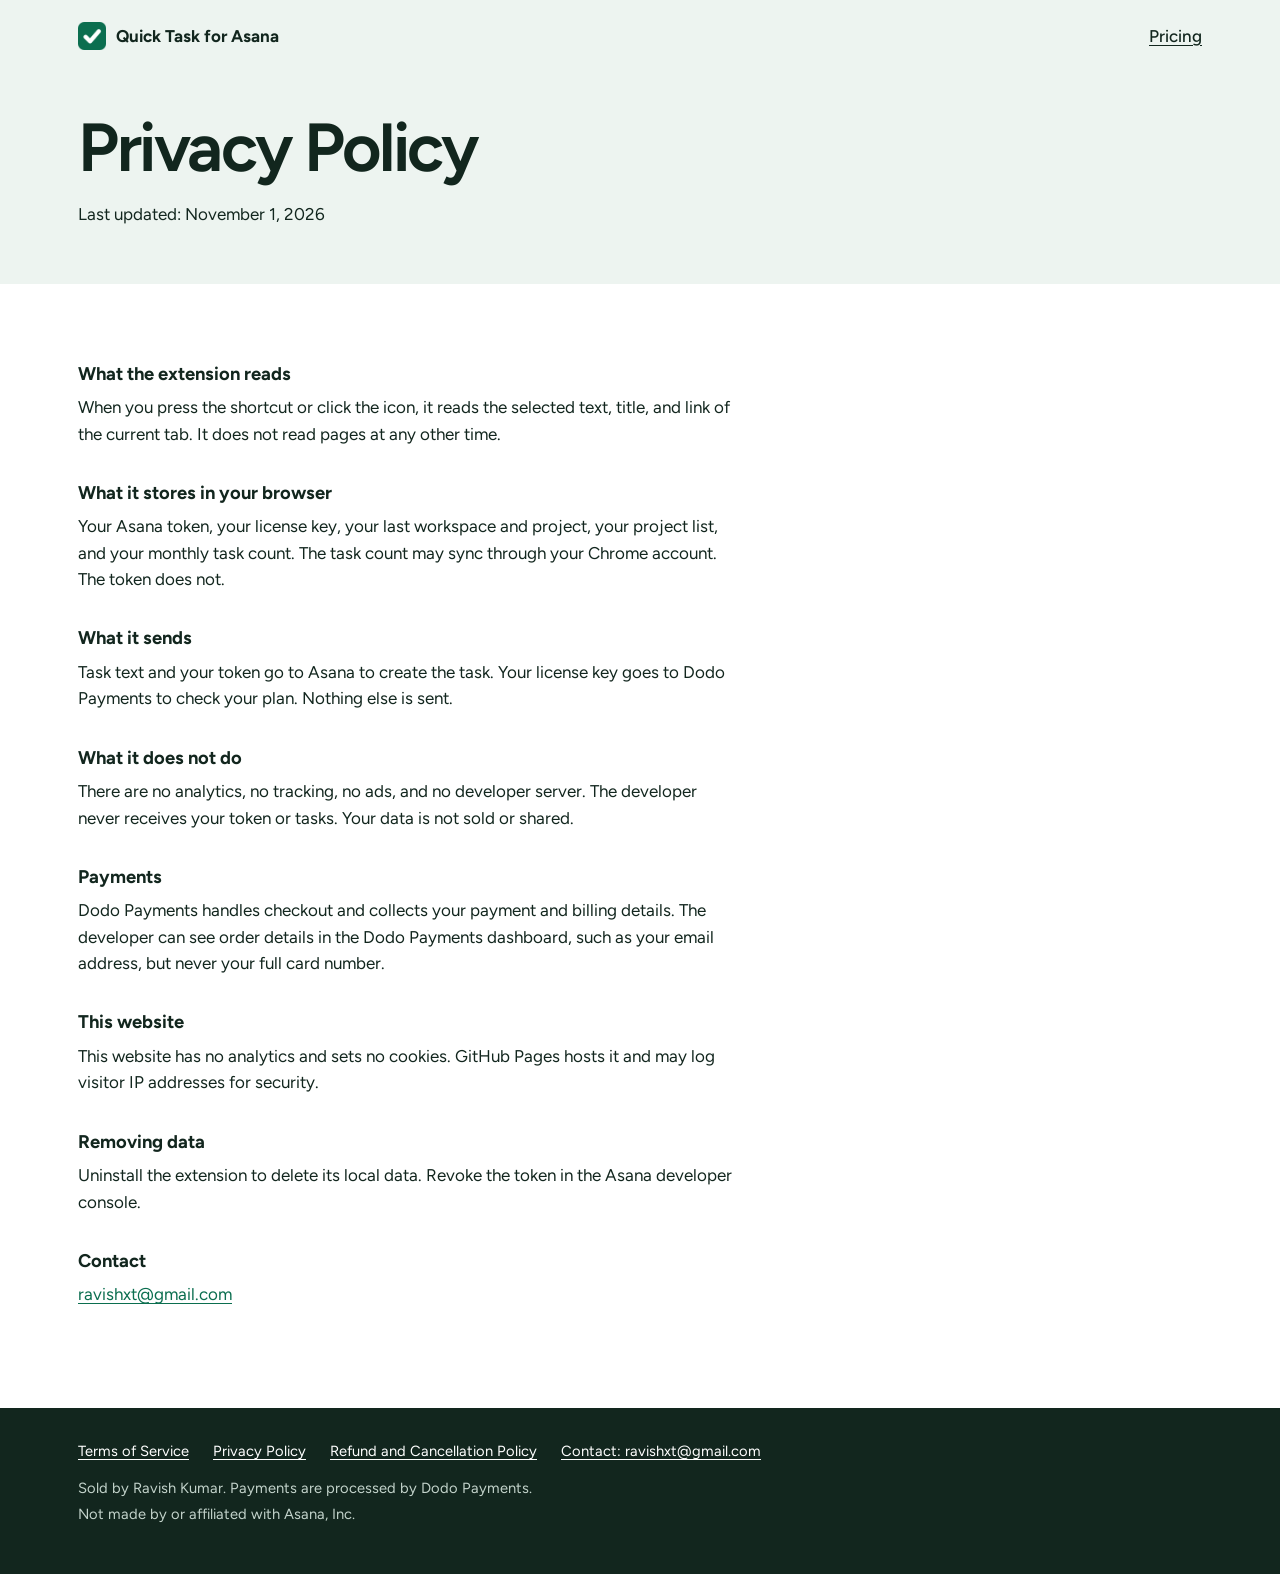
==== privacy.html @ 65933354 "feat: redesign site with interactive demo" ====
<!doctype html>
<html lang="en">
<head>
  <meta charset="utf-8">
  <meta name="viewport" content="width=device-width, initial-scale=1">
  <title>Privacy Policy: Quick Task for Asana</title>
  <link rel="icon" href="icon.png">
  <link rel="stylesheet" href="site.css">
</head>
<body>
  <div class="band">
    <header class="wrap top">
      <a class="brand" href="index.html"><img src="icon.png" alt="">Quick Task for Asana</a>
      <nav><a href="index.html#pricing">Pricing</a></nav>
    </header>
    <div class="wrap policy-head">
      <h1>Privacy Policy</h1>
      <p>Last updated: November 1, 2026</p>
    </div>
  </div>

  <main class="wrap policy">
    

    <h2>What the extension reads</h2>
    <p>When you press the shortcut or click the icon, it reads the selected text, title, and link of the current tab. It does not read pages at any other time.</p>

    <h2>What it stores in your browser</h2>
    <p>Your Asana token, your license key, your last workspace and project, your project list, and your monthly task count. The task count may sync through your Chrome account. The token does not.</p>

    <h2>What it sends</h2>
    <p>Task text and your token go to Asana to create the task. Your license key goes to Dodo Payments to check your plan. Nothing else is sent.</p>

    <h2>What it does not do</h2>
    <p>There are no analytics, no tracking, no ads, and no developer server. The developer never receives your token or tasks. Your data is not sold or shared.</p>

    <h2>Payments</h2>
    <p>Dodo Payments handles checkout and collects your payment and billing details. The developer can see order details in the Dodo Payments dashboard, such as your email address, but never your full card number.</p>

    <h2>This website</h2>
    <p>This website has no analytics and sets no cookies. GitHub Pages hosts it and may log visitor IP addresses for security.</p>

    <h2>Removing data</h2>
    <p>Uninstall the extension to delete its local data. Revoke the token in the Asana developer console.</p>

    <h2>Contact</h2>
    <p><a href="mailto:ravishxt@gmail.com">ravishxt@gmail.com</a></p>
  </main>

  <footer class="foot">
    <div class="wrap">
      <ul>
        <li><a href="terms.html">Terms of Service</a></li>
        <li><a href="privacy.html">Privacy Policy</a></li>
        <li><a href="refund.html">Refund and Cancellation Policy</a></li>
        <li><a href="mailto:ravishxt@gmail.com">Contact: ravishxt@gmail.com</a></li>
      </ul>
      <p>Sold by Ravish Kumar. Payments are processed by Dodo Payments.</p>
      <p>Not made by or affiliated with Asana, Inc.</p>
    </div>
  </footer>
</body>
</html>
---- site.css ----
@font-face {
  font-family: "Figtree";
  src: url("fonts/figtree-latin-wght-normal.woff2") format("woff2");
  font-weight: 300 900;
  font-display: swap;
}

:root {
  color-scheme: light;
  --mist: #edf4f0;
  --select: #c6ecd9;
  --forest: #12261e;
  --green: #0b6e4f;
  --paper: #ffffff;
  --tint: #f4f7f5;
  --line: #e4e9e6;
  --muted: #5a6961;
  --display: "Figtree", system-ui, sans-serif;
  --out: cubic-bezier(0.23, 1, 0.32, 1);
}

* { box-sizing: border-box; }

html { scroll-behavior: smooth; }

body {
  margin: 0;
  background: var(--paper);
  color: var(--forest);
  font: 400 17px/1.55 "Figtree", system-ui, sans-serif;
}

a { color: var(--green); text-underline-offset: 3px; }
a:focus-visible, button:focus-visible, summary:focus-visible, input:focus-visible, textarea:focus-visible {
  outline: 2px solid var(--green);
  outline-offset: 2px;
}

.wrap { max-width: 1180px; margin: 0 auto; padding-inline: 28px; }

/* Header */
.band { background: var(--mist); }
.top { display: flex; align-items: center; justify-content: space-between; padding-block: 22px; }
.brand { display: flex; align-items: center; gap: 10px; color: inherit; font-weight: 700; text-decoration: none; }
.brand img { width: 28px; height: 28px; }
.top nav a { color: inherit; font-weight: 500; }

/* Hero */
.hero { padding-block: 64px 200px; text-align: center; }
.hero h1 {
  margin: 0;
  font-family: var(--display);
  font-size: clamp(3rem, 7.4vw, 5.75rem);
  font-weight: 650;
  line-height: 1.02;
  letter-spacing: -0.04em;
}
.hero h1 span { display: block; }
.intro { max-width: 38rem; margin: 26px auto 0; }
.intro p { margin: 0 0 26px; color: var(--muted); font-size: 1.25rem; line-height: 1.45; }
.intro .small { margin: 16px 0 0; font-size: 0.92rem; }

.cta {
  display: inline-block;
  padding: 14px 22px;
  border-radius: 99px;
  background: var(--green);
  color: #ffffff;
  font-weight: 600;
  text-decoration: none;
  white-space: nowrap;
  transition: transform 0.16s var(--out);
}
.cta:active { transform: scale(0.97); }

/* Demo */
.stage { position: relative; margin-top: -150px; }
.demo { display: grid; grid-template-columns: minmax(0, 1fr) 300px; gap: 20px; align-items: stretch; }
.window {
  position: relative;
  border-radius: 14px;
  background: #ffffff;
  box-shadow: 0 0 0 1px rgb(10 61 46 / 0.1), 0 2px 6px rgb(10 61 46 / 0.08), 0 28px 60px -20px rgb(10 61 46 / 0.3);
}
.browser-bar { display: flex; align-items: center; gap: 12px; padding: 12px 14px; border-bottom: 1px solid var(--line); }
.address { flex: 1; min-width: 0; padding: 5px 14px; border-radius: 99px; background: var(--tint); color: var(--muted); font-size: 0.85rem; white-space: nowrap; overflow: hidden; text-overflow: ellipsis; }
.browser-bar img { width: 22px; height: 22px; }

.doc { padding: 32px 40px 28px; }
.doc h2 { margin: 0 0 14px; font-family: var(--display); font-size: 2.25rem; font-weight: 650; line-height: 1; }
.doc p { max-width: 36em; margin: 0 0 14px; color: var(--muted); }
.doc ::selection { background: var(--select); color: var(--forest); }
.line { color: var(--forest); font-weight: 500; cursor: text; }
.line.saved { color: var(--green); text-decoration: underline; text-decoration-color: var(--line); text-underline-offset: 4px; }

.try { display: flex; flex-wrap: wrap; align-items: center; gap: 10px; margin-top: 22px; padding-top: 18px; border-top: 1px solid var(--line); color: var(--muted); font-size: 0.95rem; }
.keys {
  display: flex;
  gap: 5px;
  padding: 0;
  border: 0;
  background: none;
  cursor: pointer;
  transition: transform 0.16s var(--out);
}
.keys:active { transform: scale(0.97); }
.keys kbd {
  padding: 5px 11px;
  border: 1px solid var(--line);
  border-bottom-width: 3px;
  border-radius: 7px;
  background: var(--paper);
  color: var(--forest);
  font: 700 0.95rem/1.3 "Figtree", system-ui, sans-serif;
}

.popup {
  position: absolute;
  top: 54px;
  right: 10px;
  z-index: 2;
  width: min(296px, calc(100% - 20px));
  padding: 16px;
  border-radius: 10px;
  background: #ffffff;
  box-shadow: 0 0 0 1px rgb(10 61 46 / 0.12), 0 16px 36px -8px rgb(10 61 46 / 0.35);
  font-size: 0.875rem;
  transform-origin: top right;
  animation: open 0.18s var(--out);
}
.popup[hidden] { display: none; }
.popup label { display: block; margin: 0 0 4px; color: var(--muted); font-weight: 500; }
.popup input, .popup textarea, .popup .field {
  display: block;
  width: 100%;
  margin-bottom: 10px;
  padding: 7px 10px;
  border: 1px solid var(--line);
  border-radius: 6px;
  background: #ffffff;
  color: var(--forest);
  font: inherit;
  resize: none;
}
.popup-head { display: flex; align-items: center; gap: 8px; margin-bottom: 10px; color: var(--muted); font-size: 0.8rem; font-weight: 500; }
.popup #task, .popup #notes { margin-bottom: 4px; padding: 3px 0; border: 0; background: none; }
.popup #task { font-size: 1.1rem; font-weight: 650; letter-spacing: -0.02em; text-overflow: ellipsis; }
.popup #notes { margin-bottom: 12px; color: var(--muted); }
.popup #task:focus-visible, .popup #notes:focus-visible { outline: 0; }
.popup .create {
  width: 100%;
  padding: 9px;
  border: 0;
  border-radius: 8px;
  background: var(--green);
  color: #ffffff;
  font: inherit;
  font-weight: 700;
  cursor: pointer;
  transition: transform 0.16s var(--out);
}
.popup .create:active { transform: scale(0.97); }
.popup .left { margin: 9px 0 0; color: var(--muted); text-align: center; }
.created { margin: 0; color: var(--green); font-size: 1rem; font-weight: 700; text-align: center; }

.project { padding: 18px; }
.project h2 { margin: 0; font-family: var(--display); font-size: 1.75rem; font-weight: 650; line-height: 1.1; }
.project > p { margin: 2px 0 14px; color: var(--muted); font-size: 0.9rem; }
.project ul { margin: 0; padding: 0; list-style: none; }
.project li { position: relative; padding: 10px 0 10px 28px; border-top: 1px solid var(--line); font-size: 0.92rem; line-height: 1.35; overflow-wrap: anywhere; }
.project li::before {
  content: "";
  position: absolute;
  left: 2px;
  top: 12px;
  width: 15px;
  height: 15px;
  border: 1.5px solid var(--muted);
  border-radius: 50%;
}
.project li.new { animation: land 0.32s var(--out), glow 1.6s 0.2s ease-out; }

.caption { margin: 18px 0 0; color: var(--muted); font-size: 0.9rem; }

@keyframes open { from { opacity: 0; transform: scale(0.96); } }
@keyframes land { from { opacity: 0; transform: translateY(-10px); } }
@keyframes glow { from { background: var(--select); } }

/* Comparison */
.compare { padding-block: 120px 104px; }
.section-title {
  max-width: 13em;
  margin: 0 0 48px;
  font-family: var(--display);
  font-size: clamp(2.4rem, 5vw, 3.75rem);
  font-weight: 650;
  line-height: 1.05;
  letter-spacing: -0.035em;
}
.ways { display: grid; grid-template-columns: 5fr 7fr; gap: 72px; align-items: start; }
.ways h3 { margin: 0 0 14px; font-size: 1.05rem; font-weight: 700; }
.ways ol { margin: 0; padding: 0; list-style: none; }
.slow li { padding: 6px 0; border-top: 1px solid var(--line); color: var(--muted); }
.fast li {
  padding-bottom: 8px;
  font-family: var(--display);
  font-size: clamp(2rem, 4vw, 3.25rem);
  font-weight: 650;
  line-height: 1.15;
  letter-spacing: -0.03em;
}
.fast mark { padding: 0 0.12em; border-radius: 6px; background: var(--select); color: inherit; box-decoration-break: clone; -webkit-box-decoration-break: clone; }

/* Details */
.details { padding-block: 0 104px; }
.facts { display: grid; grid-template-columns: repeat(3, 1fr); gap: 40px; margin: 0; padding-top: 28px; border-top: 1px solid var(--line); }
.facts dt { font-weight: 700; }
.facts dd { margin: 4px 0 0; color: var(--muted); }

/* Pricing */
.pricing { padding-block: 96px; background: var(--forest); color: #ffffff; }
.plans { display: grid; grid-template-columns: 4fr 7fr; gap: 56px; align-items: end; }
.plan h3 { margin: 0; font-size: 1.15rem; font-weight: 700; }
.plan .price { margin: 8px 0 12px; font-family: var(--display); font-weight: 650; line-height: 1; letter-spacing: -0.04em; }
.plan-free .price { font-size: 4.5rem; }
.plan-paid { padding: 32px 36px 36px; border-radius: 16px; background: #ffffff; color: var(--forest); }
.plan-paid .price { font-size: clamp(5rem, 11vw, 8rem); }
.plan-paid .price small { color: var(--muted); font-size: 1.25rem; font-weight: 500; letter-spacing: 0; }
.plan p { margin: 0; }
.plan-paid .cta { margin-top: 22px; }
.pricing .note { max-width: 44em; margin: 32px 0 0; color: #c3d3cb; }
.pricing .note a { color: #ffffff; }

/* Questions */
.questions { padding-block: 96px; }
.questions details { max-width: 46rem; border-top: 1px solid var(--line); }
.questions details:last-child { border-bottom: 1px solid var(--line); }
.questions summary { padding-block: 15px; font-weight: 700; cursor: pointer; }
.questions details p { max-width: 40em; margin: 0 0 18px; color: var(--muted); }

/* Policy pages */
.policy-head { padding-block: 40px 56px; }
.policy-head h1 {
  max-width: 11em;
  margin: 0;
  font-family: var(--display);
  font-size: clamp(2.6rem, 6vw, 4.25rem);
  font-weight: 650;
  line-height: 1.05;
  letter-spacing: -0.035em;
}
.policy-head p { margin: 18px 0 0; }
.policy { max-width: 42em; padding-block: 44px 88px; margin-left: max(0px, calc((100vw - 1180px) / 2)); }
.policy h2 { margin: 32px 0 6px; font-size: 1.15rem; font-weight: 700; }
.policy p { margin: 0 0 12px; }

/* Footer */
.foot { padding-block: 32px 44px; background: var(--forest); color: #c3d3cb; font-size: 0.92rem; }
.foot a { color: #ffffff; }
.foot ul { display: flex; flex-wrap: wrap; gap: 8px 24px; margin: 0 0 14px; padding: 0; list-style: none; }
.foot p { margin: 0 0 4px; }

@media (max-width: 860px) {
  .wrap { padding-inline: 20px; }
  .hero { padding-block: 36px 160px; }
    .stage { margin-top: -120px; }
  .demo { grid-template-columns: minmax(0, 1fr); }
  .doc { padding: 24px 20px 20px; }
  .compare { padding-block: 72px; }
  .ways, .plans { grid-template-columns: minmax(0, 1fr); gap: 44px; }
  .facts { grid-template-columns: minmax(0, 1fr); gap: 24px; }
  .pricing, .questions { padding-block: 72px; }
  .plan-paid { padding: 24px; }
}

@media (prefers-reduced-motion: reduce) {
  html { scroll-behavior: auto; }
  *, *::before { animation: none !important; transition: none !important; }
}
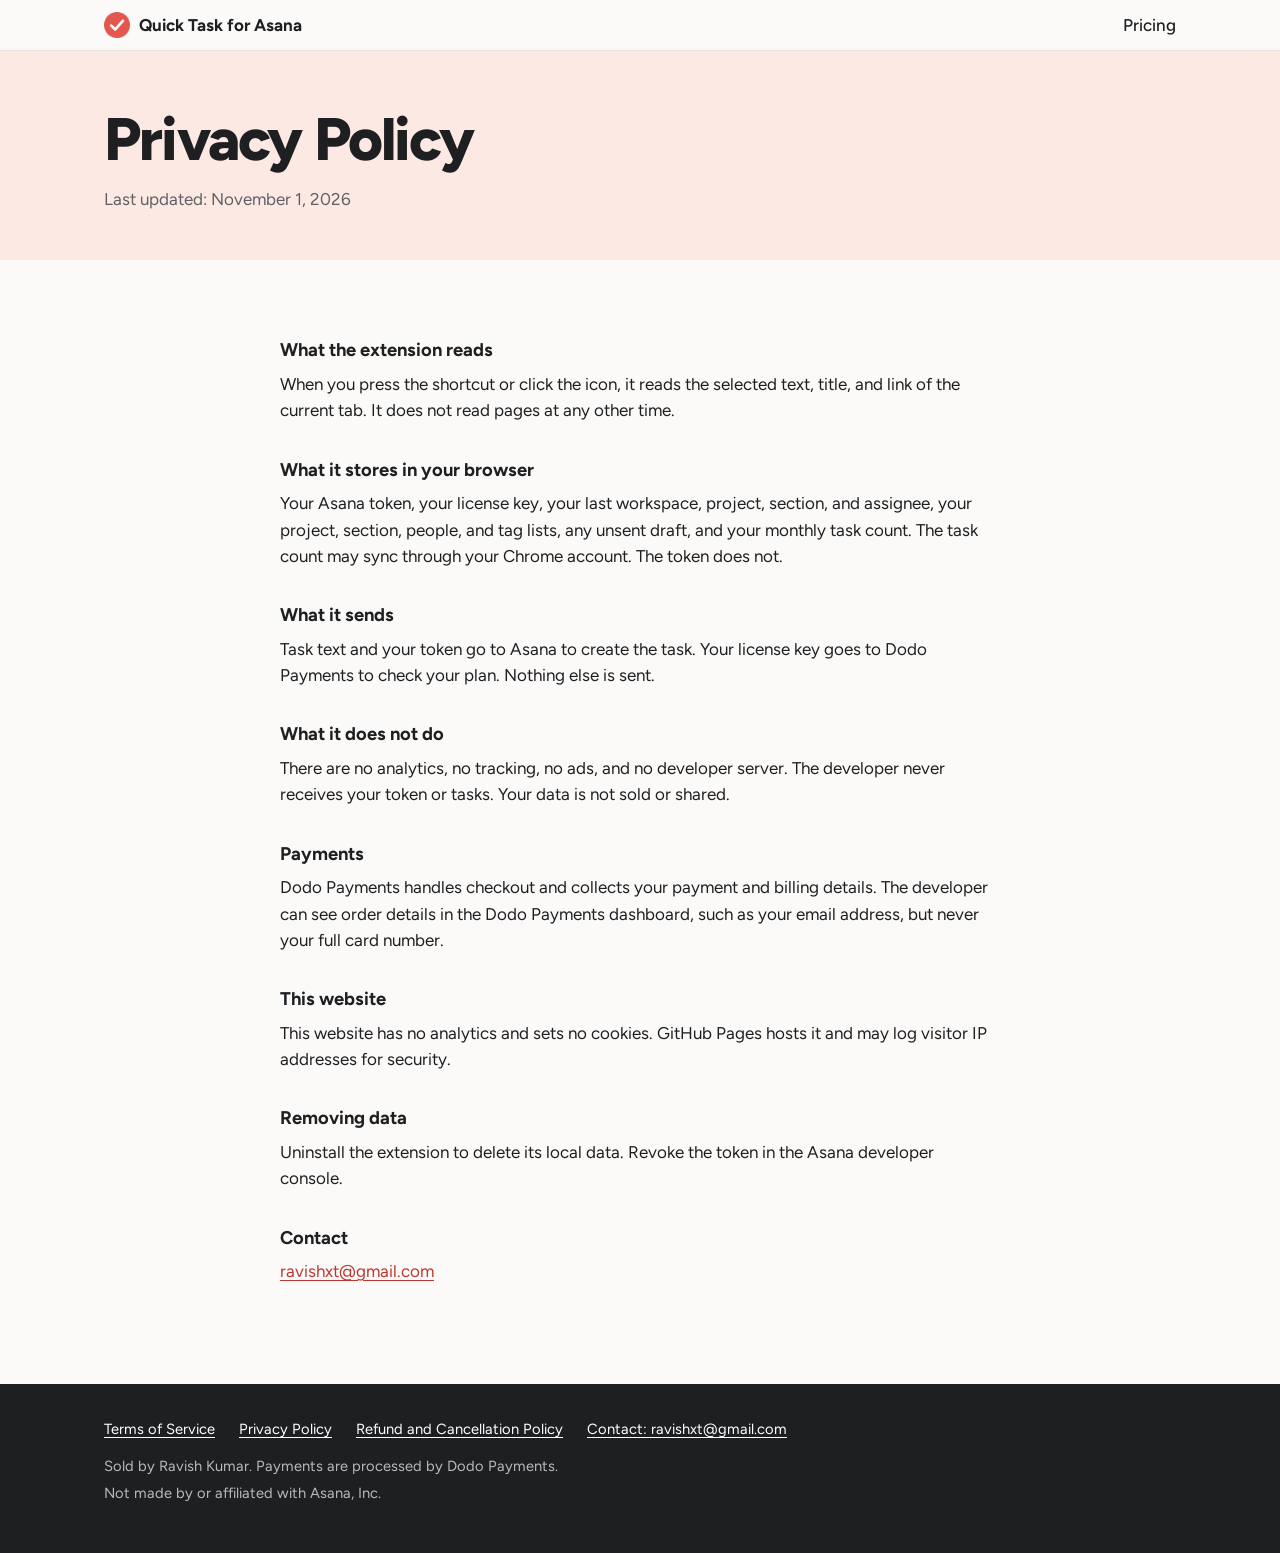
==== commit 05aa457d: "feat: rebuild site with coral theme and full feature list" ====
--- a/privacy.html
+++ b/privacy.html
@@ -8,25 +8,25 @@
   <link rel="stylesheet" href="site.css">
 </head>
 <body>
-  <div class="band">
+  <div class="nav-bar">
     <header class="wrap top">
       <a class="brand" href="index.html"><img src="icon.png" alt="">Quick Task for Asana</a>
       <nav><a href="index.html#pricing">Pricing</a></nav>
     </header>
-    <div class="wrap policy-head">
+  </div>
+  <div class="policy-head">
+    <div class="wrap">
       <h1>Privacy Policy</h1>
       <p>Last updated: November 1, 2026</p>
     </div>
   </div>
 
   <main class="wrap policy">
-    
-
     <h2>What the extension reads</h2>
     <p>When you press the shortcut or click the icon, it reads the selected text, title, and link of the current tab. It does not read pages at any other time.</p>
 
     <h2>What it stores in your browser</h2>
-    <p>Your Asana token, your license key, your last workspace and project, your project list, and your monthly task count. The task count may sync through your Chrome account. The token does not.</p>
+    <p>Your Asana token, your license key, your last workspace, project, section, and assignee, your project, section, people, and tag lists, any unsent draft, and your monthly task count. The task count may sync through your Chrome account. The token does not.</p>
 
     <h2>What it sends</h2>
     <p>Task text and your token go to Asana to create the task. Your license key goes to Dodo Payments to check your plan. Nothing else is sent.</p>
--- a/site.css
+++ b/site.css
@@ -5,272 +5,269 @@
   font-display: swap;
 }
 
+@font-face {
+  font-family: "Caveat";
+  src: url("fonts/caveat-latin-wght-normal.woff2") format("woff2");
+  font-weight: 400 700;
+  font-display: swap;
+}
+
 :root {
   color-scheme: light;
-  --mist: #edf4f0;
-  --select: #c6ecd9;
-  --forest: #12261e;
-  --green: #0b6e4f;
-  --paper: #ffffff;
-  --tint: #f4f7f5;
-  --line: #e4e9e6;
-  --muted: #5a6961;
-  --display: "Figtree", system-ui, sans-serif;
+  --coral: #d6453d;
+  --coral-deep: #bb3730;
+  --peach: #fde9e4;
+  --select: #fcd5cd;
+  --ink: #1e1f21;
+  --muted: #5f6063;
+  --paper: #fbfaf8;
+  --tint: #f4f2ef;
+  --line: #e7e4e0;
+  --ok: #2e8b6f;
   --out: cubic-bezier(0.23, 1, 0.32, 1);
 }
 
 * { box-sizing: border-box; }
 
-html { scroll-behavior: smooth; }
+html { scroll-behavior: smooth; scroll-padding-top: 72px; }
 
 body {
   margin: 0;
   background: var(--paper);
-  color: var(--forest);
+  color: var(--ink);
   font: 400 17px/1.55 "Figtree", system-ui, sans-serif;
 }
 
-a { color: var(--green); text-underline-offset: 3px; }
-a:focus-visible, button:focus-visible, summary:focus-visible, input:focus-visible, textarea:focus-visible {
-  outline: 2px solid var(--green);
+a { color: var(--coral-deep); text-underline-offset: 3px; }
+a:focus-visible, button:focus-visible, summary:focus-visible, input:focus-visible {
+  outline: 2px solid var(--coral);
   outline-offset: 2px;
 }
 
-.wrap { max-width: 1180px; margin: 0 auto; padding-inline: 28px; }
+.wrap { max-width: 1120px; margin: 0 auto; padding-inline: 24px; }
 
 /* Header */
-.band { background: var(--mist); }
-.top { display: flex; align-items: center; justify-content: space-between; padding-block: 22px; }
-.brand { display: flex; align-items: center; gap: 10px; color: inherit; font-weight: 700; text-decoration: none; }
-.brand img { width: 28px; height: 28px; }
-.top nav a { color: inherit; font-weight: 500; }
-
-/* Hero */
-.hero { padding-block: 64px 200px; text-align: center; }
-.hero h1 {
-  margin: 0;
-  font-family: var(--display);
-  font-size: clamp(3rem, 7.4vw, 5.75rem);
-  font-weight: 650;
-  line-height: 1.02;
-  letter-spacing: -0.04em;
-}
-.hero h1 span { display: block; }
-.intro { max-width: 38rem; margin: 26px auto 0; }
-.intro p { margin: 0 0 26px; color: var(--muted); font-size: 1.25rem; line-height: 1.45; }
-.intro .small { margin: 16px 0 0; font-size: 0.92rem; }
-
+.nav-bar { position: sticky; top: 0; z-index: 5; border-bottom: 1px solid var(--line); background: rgb(251 250 248 / 0.88); backdrop-filter: blur(10px); }
+.top { display: flex; align-items: center; justify-content: space-between; gap: 16px; padding-block: 12px; }
+.brand { display: flex; align-items: center; gap: 9px; color: inherit; font-weight: 700; text-decoration: none; white-space: nowrap; }
+.brand img { width: 26px; height: 26px; }
+.top nav { display: flex; align-items: center; gap: 24px; }
+.top nav a:not(.cta) { color: var(--ink); font-weight: 500; text-decoration: none; }
+
+/* Buttons */
 .cta {
   display: inline-block;
-  padding: 14px 22px;
-  border-radius: 99px;
-  background: var(--green);
+  padding: 15px 28px;
+  border-radius: 12px;
+  background: var(--coral);
+  box-shadow: inset 0 1px 0 rgb(255 255 255 / 0.25), 0 1px 2px rgb(120 30 25 / 0.35), 0 10px 22px -8px rgb(214 69 61 / 0.6);
   color: #ffffff;
-  font-weight: 600;
+  font-size: 1.1rem;
+  font-weight: 700;
   text-decoration: none;
   white-space: nowrap;
-  transition: transform 0.16s var(--out);
-}
+  transition: transform 0.16s var(--out), background 0.16s var(--out);
+}
+.cta:hover { background: var(--coral-deep); }
 .cta:active { transform: scale(0.97); }
+.cta-small { padding: 8px 14px; border-radius: 9px; font-size: 0.92rem; box-shadow: inset 0 1px 0 rgb(255 255 255 / 0.25); }
+
+/* Hero */
+.hero { padding-block: 72px 44px; text-align: center; }
+.hero h1 {
+  max-width: 15em;
+  margin: 0 auto;
+  font-size: clamp(2.6rem, 6.3vw, 4.6rem);
+  font-weight: 800;
+  line-height: 1.06;
+  letter-spacing: -0.035em;
+}
+.hero h1 mark {
+  padding: 0 0.14em;
+  border-radius: 8px;
+  background: linear-gradient(transparent 58%, var(--select) 58%);
+  color: inherit;
+  box-decoration-break: clone;
+  -webkit-box-decoration-break: clone;
+}
+.lead { max-width: 33em; margin: 22px auto 30px; color: var(--muted); font-size: 1.25rem; line-height: 1.45; }
+.fine { margin: 14px 0 0; color: var(--muted); font-size: 0.95rem; }
+.badges { display: flex; flex-wrap: wrap; justify-content: center; gap: 8px 22px; margin: 22px 0 0; padding: 0; list-style: none; font-size: 0.95rem; font-weight: 500; }
+.badges li { display: flex; align-items: center; gap: 7px; }
+
+.tick { flex: none; width: 18px; height: 18px; color: var(--ok); }
 
 /* Demo */
-.stage { position: relative; margin-top: -150px; }
-.demo { display: grid; grid-template-columns: minmax(0, 1fr) 300px; gap: 20px; align-items: stretch; }
+.stage { position: relative; margin-top: 40px; }
+.note {
+  position: absolute;
+  top: -38px;
+  right: 34px;
+  margin: 0;
+  color: var(--coral-deep);
+  font: 600 1.6rem/1 "Caveat", cursive;
+  transform: rotate(-3deg);
+}
 .window {
   position: relative;
-  border-radius: 14px;
+  border-radius: 16px;
   background: #ffffff;
-  box-shadow: 0 0 0 1px rgb(10 61 46 / 0.1), 0 2px 6px rgb(10 61 46 / 0.08), 0 28px 60px -20px rgb(10 61 46 / 0.3);
-}
-.browser-bar { display: flex; align-items: center; gap: 12px; padding: 12px 14px; border-bottom: 1px solid var(--line); }
-.address { flex: 1; min-width: 0; padding: 5px 14px; border-radius: 99px; background: var(--tint); color: var(--muted); font-size: 0.85rem; white-space: nowrap; overflow: hidden; text-overflow: ellipsis; }
+  box-shadow: 0 0 0 7px rgb(30 31 33 / 0.05), 0 0 0 1px var(--line), 0 34px 70px -28px rgb(30 31 33 / 0.32);
+}
+.browser-bar { display: flex; align-items: center; gap: 14px; padding: 12px 14px; border-bottom: 1px solid var(--line); }
+.dots { display: flex; gap: 7px; }
+.dots i { width: 12px; height: 12px; border-radius: 50%; background: var(--line); }
+.dots i:nth-child(1) { background: #ff5f57; }
+.dots i:nth-child(2) { background: #febc2e; }
+.dots i:nth-child(3) { background: #28c840; }
+.address { flex: 1; min-width: 0; padding: 5px 14px; border-radius: 99px; background: var(--tint); color: var(--muted); font-size: 0.85rem; text-align: center; white-space: nowrap; overflow: hidden; text-overflow: ellipsis; }
 .browser-bar img { width: 22px; height: 22px; }
 
-.doc { padding: 32px 40px 28px; }
-.doc h2 { margin: 0 0 14px; font-family: var(--display); font-size: 2.25rem; font-weight: 650; line-height: 1; }
+.split { display: grid; grid-template-columns: minmax(0, 1fr) 320px; min-height: 380px; }
+.doc { padding: 34px 44px 28px; }
+.doc h2 { margin: 0 0 14px; font-size: 1.9rem; font-weight: 800; letter-spacing: -0.03em; }
 .doc p { max-width: 36em; margin: 0 0 14px; color: var(--muted); }
-.doc ::selection { background: var(--select); color: var(--forest); }
-.line { color: var(--forest); font-weight: 500; cursor: text; }
-.line.saved { color: var(--green); text-decoration: underline; text-decoration-color: var(--line); text-underline-offset: 4px; }
+.doc ::selection { background: var(--select); color: var(--ink); }
+.line { color: var(--ink); font-weight: 600; cursor: text; }
+.line.saved { text-decoration: line-through; text-decoration-color: var(--muted); }
 
 .try { display: flex; flex-wrap: wrap; align-items: center; gap: 10px; margin-top: 22px; padding-top: 18px; border-top: 1px solid var(--line); color: var(--muted); font-size: 0.95rem; }
-.keys {
-  display: flex;
-  gap: 5px;
-  padding: 0;
-  border: 0;
-  background: none;
-  cursor: pointer;
-  transition: transform 0.16s var(--out);
-}
+.keys { display: flex; gap: 5px; padding: 0; border: 0; background: none; cursor: pointer; transition: transform 0.16s var(--out); }
 .keys:active { transform: scale(0.97); }
 .keys kbd {
   padding: 5px 11px;
   border: 1px solid var(--line);
   border-bottom-width: 3px;
   border-radius: 7px;
-  background: var(--paper);
-  color: var(--forest);
+  background: #ffffff;
+  color: var(--ink);
   font: 700 0.95rem/1.3 "Figtree", system-ui, sans-serif;
 }
+
+.project { padding: 22px 20px; border-left: 1px solid var(--line); border-bottom-right-radius: 16px; background: var(--tint); }
+.project h2 { margin: 0; font-size: 1.15rem; font-weight: 700; }
+.project > p { margin: 0 0 12px; color: var(--muted); font-size: 0.875rem; }
+.project ul { margin: 0; padding: 0; list-style: none; }
+.project li { position: relative; padding: 11px 0 11px 28px; border-top: 1px solid var(--line); font-size: 0.93rem; line-height: 1.35; overflow-wrap: anywhere; }
+.project li::before { content: ""; position: absolute; left: 2px; top: 13px; width: 15px; height: 15px; border: 1.5px solid var(--muted); border-radius: 50%; }
+.project li small { display: block; color: var(--coral-deep); font-size: 0.8rem; font-weight: 600; }
+.project li.new { animation: land 0.32s var(--out), glow 1.6s 0.2s ease-out; }
 
 .popup {
   position: absolute;
-  top: 54px;
+  top: 56px;
   right: 10px;
   z-index: 2;
-  width: min(296px, calc(100% - 20px));
+  width: min(340px, calc(100% - 20px));
   padding: 16px;
-  border-radius: 10px;
+  border-radius: 12px;
   background: #ffffff;
-  box-shadow: 0 0 0 1px rgb(10 61 46 / 0.12), 0 16px 36px -8px rgb(10 61 46 / 0.35);
+  box-shadow: 0 0 0 1px rgb(30 31 33 / 0.1), 0 20px 40px -10px rgb(30 31 33 / 0.35);
   font-size: 0.875rem;
   transform-origin: top right;
   animation: open 0.18s var(--out);
 }
 .popup[hidden] { display: none; }
-.popup label { display: block; margin: 0 0 4px; color: var(--muted); font-weight: 500; }
-.popup input, .popup textarea, .popup .field {
-  display: block;
-  width: 100%;
-  margin-bottom: 10px;
-  padding: 7px 10px;
-  border: 1px solid var(--line);
-  border-radius: 6px;
-  background: #ffffff;
-  color: var(--forest);
-  font: inherit;
-  resize: none;
-}
-.popup-head { display: flex; align-items: center; gap: 8px; margin-bottom: 10px; color: var(--muted); font-size: 0.8rem; font-weight: 500; }
-.popup #task, .popup #notes { margin-bottom: 4px; padding: 3px 0; border: 0; background: none; }
-.popup #task { font-size: 1.1rem; font-weight: 650; letter-spacing: -0.02em; text-overflow: ellipsis; }
-.popup #notes { margin-bottom: 12px; color: var(--muted); }
-.popup #task:focus-visible, .popup #notes:focus-visible { outline: 0; }
-.popup .create {
-  width: 100%;
-  padding: 9px;
-  border: 0;
-  border-radius: 8px;
-  background: var(--green);
-  color: #ffffff;
-  font: inherit;
-  font-weight: 700;
-  cursor: pointer;
-  transition: transform 0.16s var(--out);
-}
+.popup-head { display: flex; align-items: center; gap: 8px; margin-bottom: 6px; color: var(--muted); font-size: 0.8rem; font-weight: 500; }
+.popup #task { display: block; width: 100%; margin-bottom: 12px; padding: 3px 0; border: 0; background: none; color: var(--ink); font: 650 1.15rem/1.3 "Figtree", system-ui, sans-serif; letter-spacing: -0.02em; text-overflow: ellipsis; }
+.popup #task:focus-visible { outline: 0; }
+.fields { display: grid; grid-template-columns: 1fr 1fr; gap: 10px; margin: 0 0 12px; }
+.fields dt { color: var(--muted); font-size: 0.78rem; font-weight: 500; }
+.fields dd { margin: 2px 0 0; padding: 6px 9px; border: 1px solid var(--line); border-radius: 8px; white-space: nowrap; overflow: hidden; text-overflow: ellipsis; }
+.popup-foot { display: flex; align-items: center; justify-content: space-between; gap: 10px; }
+.popup .left { margin: 0; color: var(--muted); font-size: 0.8rem; }
+.popup .create { flex: none; padding: 9px 14px; border: 0; border-radius: 8px; background: var(--coral); color: #ffffff; font: inherit; font-weight: 700; cursor: pointer; transition: transform 0.16s var(--out); }
 .popup .create:active { transform: scale(0.97); }
-.popup .left { margin: 9px 0 0; color: var(--muted); text-align: center; }
-.created { margin: 0; color: var(--green); font-size: 1rem; font-weight: 700; text-align: center; }
-
-.project { padding: 18px; }
-.project h2 { margin: 0; font-family: var(--display); font-size: 1.75rem; font-weight: 650; line-height: 1.1; }
-.project > p { margin: 2px 0 14px; color: var(--muted); font-size: 0.9rem; }
-.project ul { margin: 0; padding: 0; list-style: none; }
-.project li { position: relative; padding: 10px 0 10px 28px; border-top: 1px solid var(--line); font-size: 0.92rem; line-height: 1.35; overflow-wrap: anywhere; }
-.project li::before {
-  content: "";
-  position: absolute;
-  left: 2px;
-  top: 12px;
-  width: 15px;
-  height: 15px;
-  border: 1.5px solid var(--muted);
-  border-radius: 50%;
-}
-.project li.new { animation: land 0.32s var(--out), glow 1.6s 0.2s ease-out; }
-
-.caption { margin: 18px 0 0; color: var(--muted); font-size: 0.9rem; }
+.created { margin: 0; color: var(--ok); font-size: 1rem; font-weight: 700; text-align: center; }
+
+.caption { margin: 22px 0 0; color: var(--muted); font-size: 0.9rem; text-align: center; }
 
 @keyframes open { from { opacity: 0; transform: scale(0.96); } }
 @keyframes land { from { opacity: 0; transform: translateY(-10px); } }
 @keyframes glow { from { background: var(--select); } }
 
-/* Comparison */
-.compare { padding-block: 120px 104px; }
-.section-title {
-  max-width: 13em;
-  margin: 0 0 48px;
-  font-family: var(--display);
-  font-size: clamp(2.4rem, 5vw, 3.75rem);
-  font-weight: 650;
-  line-height: 1.05;
-  letter-spacing: -0.035em;
-}
-.ways { display: grid; grid-template-columns: 5fr 7fr; gap: 72px; align-items: start; }
-.ways h3 { margin: 0 0 14px; font-size: 1.05rem; font-weight: 700; }
-.ways ol { margin: 0; padding: 0; list-style: none; }
-.slow li { padding: 6px 0; border-top: 1px solid var(--line); color: var(--muted); }
-.fast li {
-  padding-bottom: 8px;
-  font-family: var(--display);
-  font-size: clamp(2rem, 4vw, 3.25rem);
-  font-weight: 650;
-  line-height: 1.15;
+/* Sections */
+.block { padding-block: 104px 0; }
+.title {
+  max-width: 17em;
+  margin: 0 auto 14px;
+  font-size: clamp(2.1rem, 4.6vw, 3.25rem);
+  font-weight: 800;
+  line-height: 1.1;
   letter-spacing: -0.03em;
-}
-.fast mark { padding: 0 0.12em; border-radius: 6px; background: var(--select); color: inherit; box-decoration-break: clone; -webkit-box-decoration-break: clone; }
-
-/* Details */
-.details { padding-block: 0 104px; }
-.facts { display: grid; grid-template-columns: repeat(3, 1fr); gap: 40px; margin: 0; padding-top: 28px; border-top: 1px solid var(--line); }
-.facts dt { font-weight: 700; }
-.facts dd { margin: 4px 0 0; color: var(--muted); }
+  text-align: center;
+}
+.sub { max-width: 34em; margin: 0 auto 44px; color: var(--muted); font-size: 1.15rem; text-align: center; }
+
+.ways { display: grid; grid-template-columns: 1fr 1fr; gap: 20px; }
+.way { padding: 28px 30px 30px; border-radius: 16px; }
+.way h3 { margin: 0 0 16px; font-size: 1.2rem; font-weight: 700; }
+.way ol { margin: 0; padding: 0; list-style: none; }
+.way li { display: flex; align-items: center; gap: 10px; padding-block: 6px; }
+.way-slow { background: #fbeeeb; color: #7a2b26; }
+.way-fast { background: #e9f5f0; color: #18533f; }
+.way-fast li { font-size: 1.5rem; font-weight: 700; letter-spacing: -0.02em; }
+.way-fast .result { margin: 18px 0 0; font-size: 1rem; }
+.cross { flex: none; width: 16px; height: 16px; color: var(--coral); }
+
+.grid { display: grid; grid-template-columns: repeat(3, 1fr); gap: 20px; }
+.card { padding: 24px; border: 1px solid var(--line); border-radius: 14px; background: #ffffff; }
+.card h3 { margin: 0 0 6px; font-size: 1.1rem; font-weight: 700; }
+.card p { margin: 0; color: var(--muted); }
 
 /* Pricing */
-.pricing { padding-block: 96px; background: var(--forest); color: #ffffff; }
-.plans { display: grid; grid-template-columns: 4fr 7fr; gap: 56px; align-items: end; }
+.plans { display: grid; grid-template-columns: 1fr 1fr; gap: 20px; max-width: 820px; margin: 0 auto; }
+.plan { display: flex; flex-direction: column; padding: 30px; border: 1px solid var(--line); border-radius: 18px; background: #ffffff; }
+.plan-paid { border: 2px solid var(--coral); box-shadow: 0 24px 50px -28px rgb(214 69 61 / 0.5); }
 .plan h3 { margin: 0; font-size: 1.15rem; font-weight: 700; }
-.plan .price { margin: 8px 0 12px; font-family: var(--display); font-weight: 650; line-height: 1; letter-spacing: -0.04em; }
-.plan-free .price { font-size: 4.5rem; }
-.plan-paid { padding: 32px 36px 36px; border-radius: 16px; background: #ffffff; color: var(--forest); }
-.plan-paid .price { font-size: clamp(5rem, 11vw, 8rem); }
-.plan-paid .price small { color: var(--muted); font-size: 1.25rem; font-weight: 500; letter-spacing: 0; }
-.plan p { margin: 0; }
-.plan-paid .cta { margin-top: 22px; }
-.pricing .note { max-width: 44em; margin: 32px 0 0; color: #c3d3cb; }
-.pricing .note a { color: #ffffff; }
+.plan .price { margin: 8px 0 18px; font-size: 3.75rem; font-weight: 800; line-height: 1; letter-spacing: -0.04em; }
+.plan .price small { color: var(--muted); font-size: 1.05rem; font-weight: 500; letter-spacing: 0; }
+.plan ul { flex: 1; margin: 0 0 24px; padding: 0; list-style: none; }
+.plan li { display: flex; gap: 9px; padding-block: 5px; }
+.plan li .tick { margin-top: 4px; }
+.plan .cta { text-align: center; }
+.plan .ghost { display: block; padding: 15px; border: 1px solid var(--line); border-radius: 12px; color: var(--ink); font-size: 1.05rem; font-weight: 700; text-align: center; text-decoration: none; }
+.pricing-note { max-width: 40em; margin: 24px auto 0; color: var(--muted); font-size: 0.95rem; text-align: center; }
 
 /* Questions */
-.questions { padding-block: 96px; }
-.questions details { max-width: 46rem; border-top: 1px solid var(--line); }
-.questions details:last-child { border-bottom: 1px solid var(--line); }
-.questions summary { padding-block: 15px; font-weight: 700; cursor: pointer; }
-.questions details p { max-width: 40em; margin: 0 0 18px; color: var(--muted); }
+.faq { max-width: 44rem; margin: 32px auto 0; }
+.faq details { border-top: 1px solid var(--line); }
+.faq details:last-child { border-bottom: 1px solid var(--line); }
+.faq summary { padding-block: 16px; font-size: 1.05rem; font-weight: 600; cursor: pointer; }
+.faq details p { margin: 0 0 18px; color: var(--muted); }
+
+/* Last call */
+.closing { margin-top: 104px; padding-block: 84px; background: var(--ink); color: #ffffff; text-align: center; }
+.closing .title { margin-bottom: 26px; }
+.closing .fine { color: #b9babc; }
 
 /* Policy pages */
-.policy-head { padding-block: 40px 56px; }
-.policy-head h1 {
-  max-width: 11em;
-  margin: 0;
-  font-family: var(--display);
-  font-size: clamp(2.6rem, 6vw, 4.25rem);
-  font-weight: 650;
-  line-height: 1.05;
-  letter-spacing: -0.035em;
-}
-.policy-head p { margin: 18px 0 0; }
-.policy { max-width: 42em; padding-block: 44px 88px; margin-left: max(0px, calc((100vw - 1180px) / 2)); }
+.policy-head { padding-block: 56px 48px; background: var(--peach); }
+.policy-head h1 { max-width: 12em; margin: 0; font-size: clamp(2.4rem, 5.6vw, 3.75rem); font-weight: 800; line-height: 1.08; letter-spacing: -0.03em; }
+.policy-head p { margin: 14px 0 0; color: var(--muted); }
+.policy { max-width: 768px; padding-block: 44px 88px; }
 .policy h2 { margin: 32px 0 6px; font-size: 1.15rem; font-weight: 700; }
 .policy p { margin: 0 0 12px; }
 
 /* Footer */
-.foot { padding-block: 32px 44px; background: var(--forest); color: #c3d3cb; font-size: 0.92rem; }
+.foot { padding-block: 34px 44px; background: var(--ink); color: #b9babc; font-size: 0.92rem; }
 .foot a { color: #ffffff; }
 .foot ul { display: flex; flex-wrap: wrap; gap: 8px 24px; margin: 0 0 14px; padding: 0; list-style: none; }
 .foot p { margin: 0 0 4px; }
+.closing + .foot { border-top: 1px solid #36373a; }
 
 @media (max-width: 860px) {
-  .wrap { padding-inline: 20px; }
-  .hero { padding-block: 36px 160px; }
-    .stage { margin-top: -120px; }
-  .demo { grid-template-columns: minmax(0, 1fr); }
+  .wrap { padding-inline: 18px; }
+  .hero { padding-block: 48px 8px; }
+  .top nav a:not(.cta) { display: none; }
+  .note { display: none; }
+  .split { grid-template-columns: minmax(0, 1fr); }
   .doc { padding: 24px 20px 20px; }
-  .compare { padding-block: 72px; }
-  .ways, .plans { grid-template-columns: minmax(0, 1fr); gap: 44px; }
-  .facts { grid-template-columns: minmax(0, 1fr); gap: 24px; }
-  .pricing, .questions { padding-block: 72px; }
-  .plan-paid { padding: 24px; }
+  .project { border-left: 0; border-top: 1px solid var(--line); border-bottom-left-radius: 16px; }
+  .ways, .plans { grid-template-columns: minmax(0, 1fr); }
+  .grid { grid-template-columns: minmax(0, 1fr); gap: 12px; }
+  .block { padding-top: 76px; }
+  .closing { margin-top: 76px; }
 }
 
 @media (prefers-reduced-motion: reduce) {
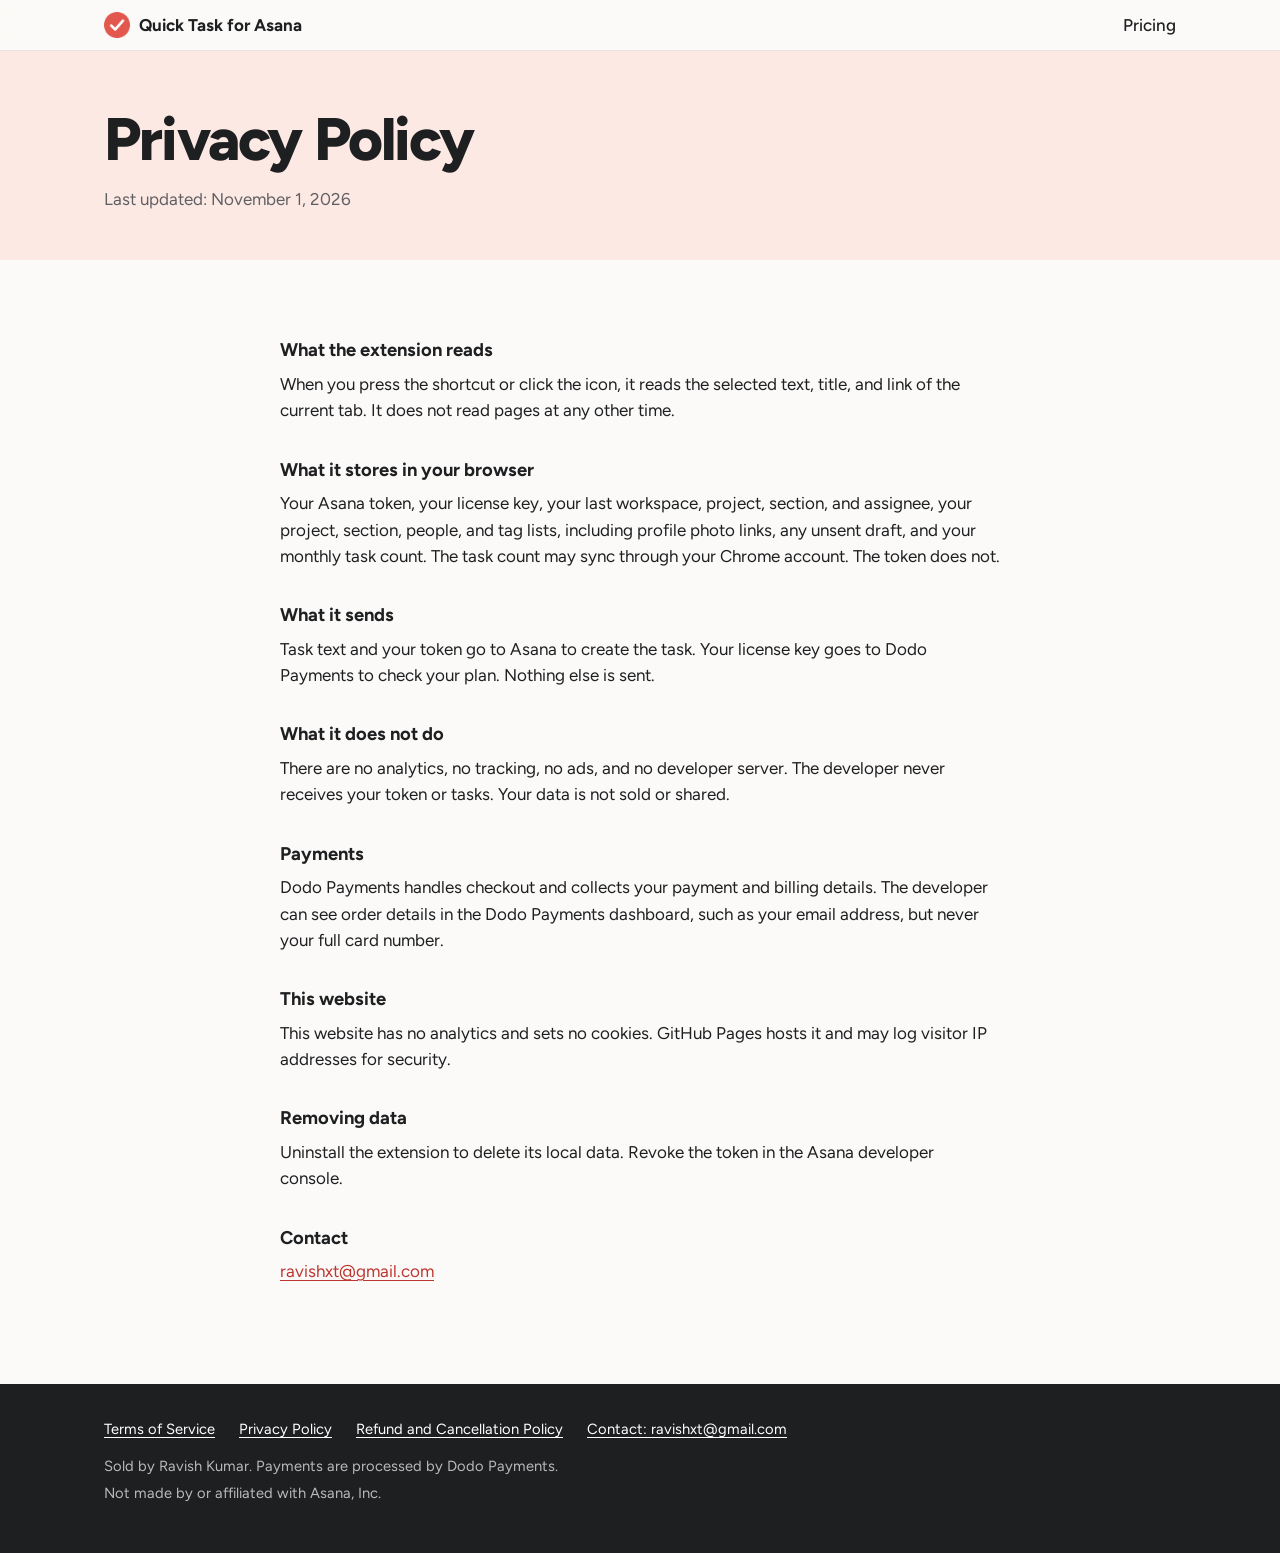
==== commit a555c3da: "feat: show right-click, people, and tag features on site" ====
--- a/privacy.html
+++ b/privacy.html
@@ -26,7 +26,7 @@
     <p>When you press the shortcut or click the icon, it reads the selected text, title, and link of the current tab. It does not read pages at any other time.</p>
 
     <h2>What it stores in your browser</h2>
-    <p>Your Asana token, your license key, your last workspace, project, section, and assignee, your project, section, people, and tag lists, any unsent draft, and your monthly task count. The task count may sync through your Chrome account. The token does not.</p>
+    <p>Your Asana token, your license key, your last workspace, project, section, and assignee, your project, section, people, and tag lists, including profile photo links, any unsent draft, and your monthly task count. The task count may sync through your Chrome account. The token does not.</p>
 
     <h2>What it sends</h2>
     <p>Task text and your token go to Asana to create the task. Your license key goes to Dodo Payments to check your plan. Nothing else is sent.</p>
--- a/site.css
+++ b/site.css
@@ -174,6 +174,10 @@
 .fields { display: grid; grid-template-columns: 1fr 1fr; gap: 10px; margin: 0 0 12px; }
 .fields dt { color: var(--muted); font-size: 0.78rem; font-weight: 500; }
 .fields dd { margin: 2px 0 0; padding: 6px 9px; border: 1px solid var(--line); border-radius: 8px; white-space: nowrap; overflow: hidden; text-overflow: ellipsis; }
+.who { display: flex; align-items: center; gap: 7px; }
+.face { display: grid; place-items: center; width: 20px; height: 20px; border-radius: 50%; background: var(--coral); color: #ffffff; font-size: 0.6rem; font-weight: 700; }
+.fields .tagged { padding-block: 5px; }
+.pill { padding: 2px 9px; border-radius: 99px; background: #f6dcee; color: #94276a; font-size: 0.78rem; font-weight: 600; }
 .popup-foot { display: flex; align-items: center; justify-content: space-between; gap: 10px; }
 .popup .left { margin: 0; color: var(--muted); font-size: 0.8rem; }
 .popup .create { flex: none; padding: 9px 14px; border: 0; border-radius: 8px; background: var(--coral); color: #ffffff; font: inherit; font-weight: 700; cursor: pointer; transition: transform 0.16s var(--out); }
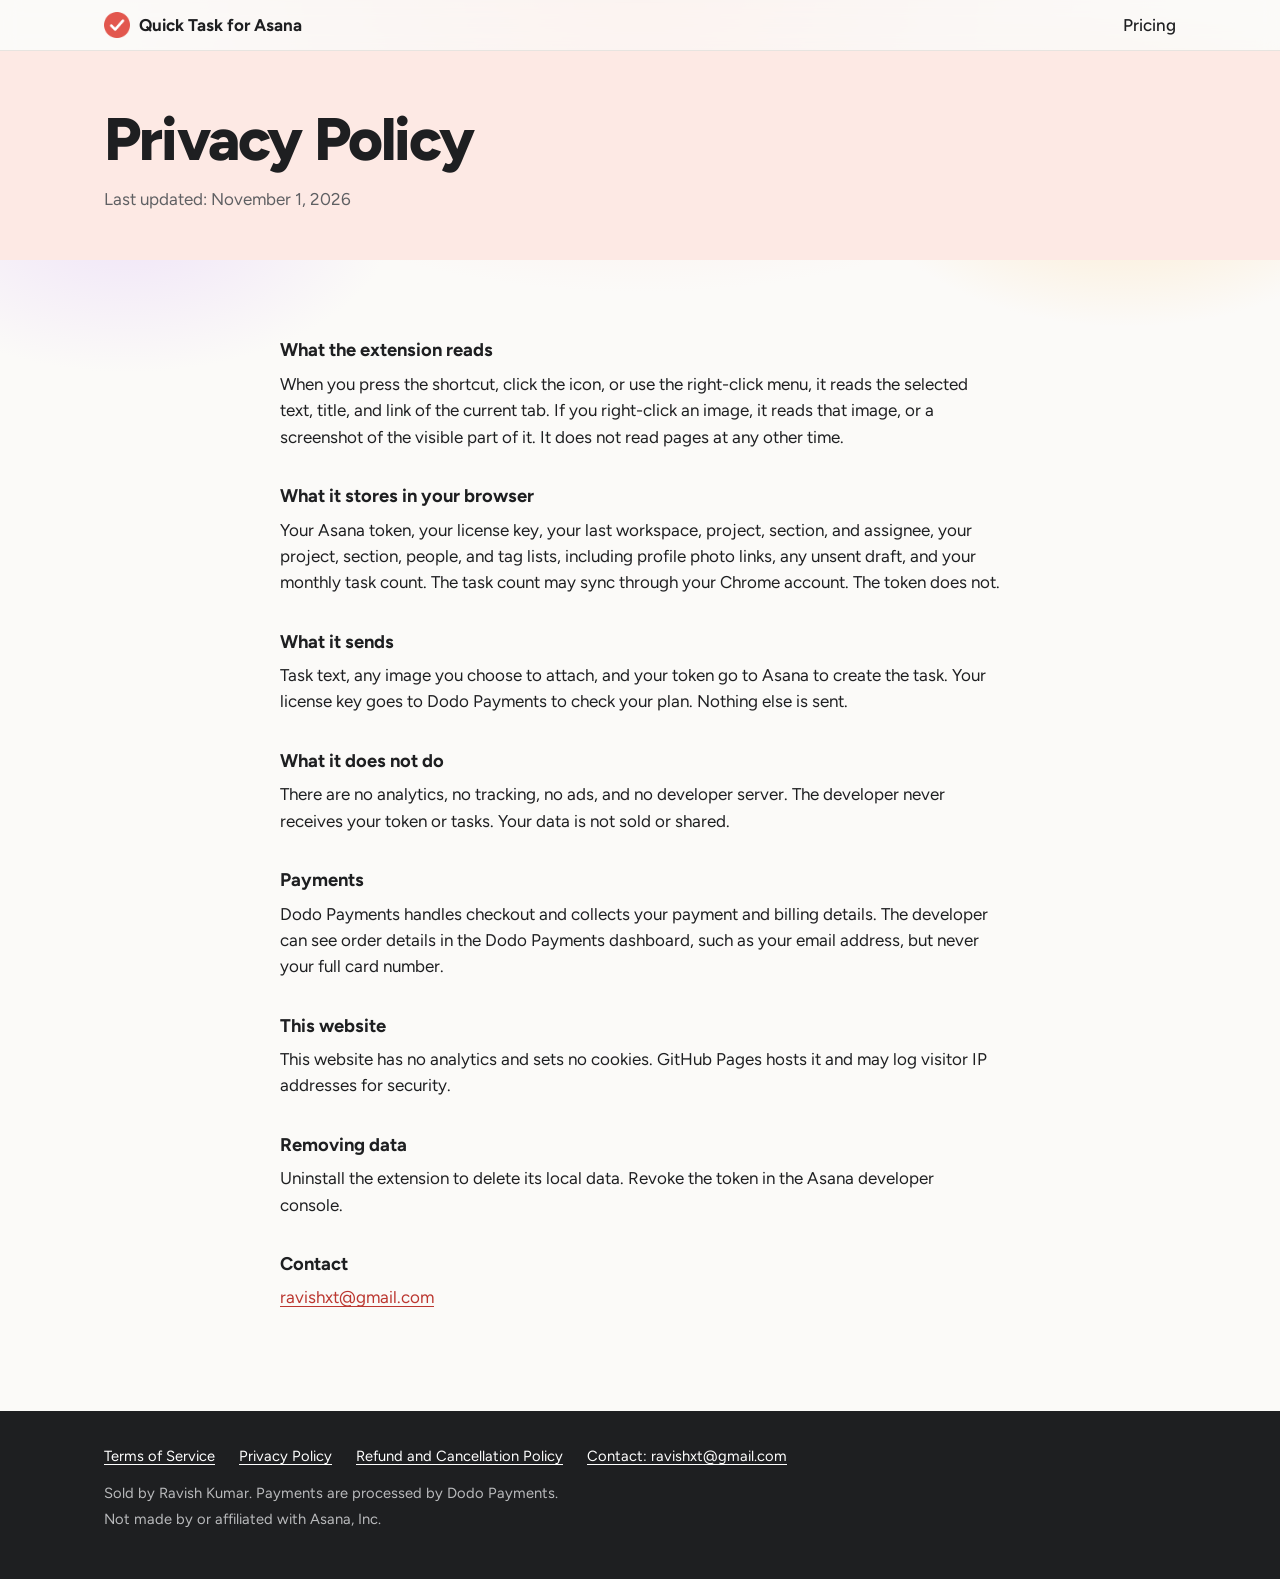
==== commit 9ccf5807: "docs: update privacy policy for image uploads" ====
--- a/privacy.html
+++ b/privacy.html
@@ -23,13 +23,13 @@
 
   <main class="wrap policy">
     <h2>What the extension reads</h2>
-    <p>When you press the shortcut or click the icon, it reads the selected text, title, and link of the current tab. It does not read pages at any other time.</p>
+    <p>When you press the shortcut, click the icon, or use the right-click menu, it reads the selected text, title, and link of the current tab. If you right-click an image, it reads that image, or a screenshot of the visible part of it. It does not read pages at any other time.</p>
 
     <h2>What it stores in your browser</h2>
     <p>Your Asana token, your license key, your last workspace, project, section, and assignee, your project, section, people, and tag lists, including profile photo links, any unsent draft, and your monthly task count. The task count may sync through your Chrome account. The token does not.</p>
 
     <h2>What it sends</h2>
-    <p>Task text and your token go to Asana to create the task. Your license key goes to Dodo Payments to check your plan. Nothing else is sent.</p>
+    <p>Task text, any image you choose to attach, and your token go to Asana to create the task. Your license key goes to Dodo Payments to check your plan. Nothing else is sent.</p>
 
     <h2>What it does not do</h2>
     <p>There are no analytics, no tracking, no ads, and no developer server. The developer never receives your token or tasks. Your data is not sold or shared.</p>
--- a/site.css
+++ b/site.css
@@ -245,6 +245,74 @@
 .closing .title { margin-bottom: 26px; }
 .closing .fine { color: #b9babc; }
 
+/* Polish */
+body::before {
+  content: "";
+  position: absolute;
+  inset: 0 0 auto;
+  z-index: -1;
+  height: 760px;
+  background: radial-gradient(60% 55% at 50% 0%, #fde3dc 0%, rgb(253 227 220 / 0) 70%), radial-gradient(30% 30% at 88% 22%, #fbe8c9 0%, rgb(251 232 201 / 0) 70%), radial-gradient(30% 30% at 10% 28%, #efe3f8 0%, rgb(239 227 248 / 0) 70%);
+}
+.nav-bar { background: rgb(251 250 248 / 0.72); }
+.nudge kbd { animation: nudge 2.4s ease-in-out infinite; }
+.nudge kbd:nth-child(2) { animation-delay: 0.12s; }
+.nudge kbd:nth-child(3) { animation-delay: 0.24s; }
+.bit { position: fixed; z-index: 9; width: 8px; height: 8px; border-radius: 2px; pointer-events: none; }
+
+.card { transition: transform 0.2s var(--out), box-shadow 0.2s var(--out), border-color 0.2s var(--out); }
+.card:hover { transform: translateY(-3px); border-color: transparent; box-shadow: 0 0 0 1px var(--line), 0 18px 34px -22px rgb(30 31 33 / 0.4); }
+.ico { display: grid; place-items: center; width: 40px; height: 40px; margin-bottom: 14px; border-radius: 11px; }
+.ico svg { width: 21px; height: 21px; fill: none; stroke: currentColor; stroke-width: 2; stroke-linecap: round; stroke-linejoin: round; }
+.ico.coral { background: #fde3dc; color: #c23c34; }
+.ico.blue { background: #e1ecfc; color: #2c64bd; }
+.ico.pink { background: #fbe1f0; color: #b2317d; }
+.ico.teal { background: #d9f3f1; color: #137f79; }
+.ico.purple { background: #ece3fa; color: #6d42b5; }
+.ico.amber { background: #fdefcf; color: #a66a05; }
+.ico.green { background: #dcf2e8; color: #1f7a5a; }
+
+.plan { transition: transform 0.2s var(--out); }
+.plan-paid { position: relative; }
+.plan-paid:hover { transform: translateY(-3px); }
+.badge { margin-left: 10px; padding: 3px 10px; border-radius: 99px; background: var(--peach); color: var(--coral-deep); font-size: 0.78rem; font-weight: 700; vertical-align: 2px; }
+.faq summary { transition: color 0.14s var(--out); }
+.faq summary:hover { color: var(--coral-deep); }
+.closing { background: radial-gradient(60% 120% at 50% 120%, #4a2320 0%, var(--ink) 70%); }
+
+@keyframes nudge { 0%, 70%, 100% { transform: translateY(0); } 80% { transform: translateY(-3px); } }
+
+/* Micro animations */
+:root { interpolate-size: allow-keywords; }
+.top nav a:not(.cta) { transition: color 0.14s var(--out); }
+.top nav a:not(.cta):hover { color: var(--coral-deep); }
+.cta { transition: transform 0.16s var(--out), background 0.16s var(--out), box-shadow 0.16s var(--out); }
+.cta:hover { transform: translateY(-1px); box-shadow: inset 0 1px 0 rgb(255 255 255 / 0.25), 0 1px 2px rgb(120 30 25 / 0.35), 0 14px 26px -8px rgb(214 69 61 / 0.7); }
+.cta:active { transform: scale(0.97); }
+.ghost { transition: border-color 0.14s var(--out), background 0.14s var(--out); }
+.plan .ghost:hover { border-color: var(--muted); background: var(--tint); }
+.ico { transition: transform 0.24s var(--out); }
+.card:hover .ico { transform: rotate(-6deg) scale(1.08); }
+.way li { transition: transform 0.16s var(--out); }
+.way li:hover { transform: translateX(3px); }
+.badges .tick, .plan .tick { transition: transform 0.2s var(--out); }
+.badges li:hover .tick, .plan li:hover .tick { transform: scale(1.18); }
+.keys kbd { transition: transform 0.14s var(--out), border-bottom-width 0.14s var(--out); }
+.keys:hover kbd { transform: translateY(1px); }
+.popup.leaving { opacity: 0; transform: scale(0.97); transition: opacity 0.12s ease-out, transform 0.12s ease-out; }
+.created { animation: open 0.2s var(--out); }
+.project li { cursor: pointer; transition: color 0.16s var(--out); }
+.project li::before { transition: background 0.16s var(--out), border-color 0.16s var(--out), transform 0.2s var(--out); }
+.project li:hover::before { border-color: var(--ok); }
+.project li.done { color: var(--muted); text-decoration: line-through; }
+.project li.done::before { border-color: var(--ok); background: var(--ok); transform: scale(1.1); }
+.faq summary { display: flex; align-items: center; justify-content: space-between; gap: 16px; list-style: none; }
+.faq summary::-webkit-details-marker { display: none; }
+.faq summary::after { content: "+"; flex: none; color: var(--muted); font-size: 1.4rem; font-weight: 400; line-height: 1; transition: transform 0.2s var(--out), color 0.14s var(--out); }
+.faq details[open] summary::after { color: var(--coral); transform: rotate(45deg); }
+.faq details::details-content { block-size: 0; overflow: hidden; transition: block-size 0.22s var(--out), content-visibility 0.22s allow-discrete; }
+.faq details[open]::details-content { block-size: auto; }
+
 /* Policy pages */
 .policy-head { padding-block: 56px 48px; background: var(--peach); }
 .policy-head h1 { max-width: 12em; margin: 0; font-size: clamp(2.4rem, 5.6vw, 3.75rem); font-weight: 800; line-height: 1.08; letter-spacing: -0.03em; }
@@ -276,5 +344,5 @@
 
 @media (prefers-reduced-motion: reduce) {
   html { scroll-behavior: auto; }
-  *, *::before { animation: none !important; transition: none !important; }
-}
+  *, *::before, *::after { animation: none !important; transition: none !important; }
+}
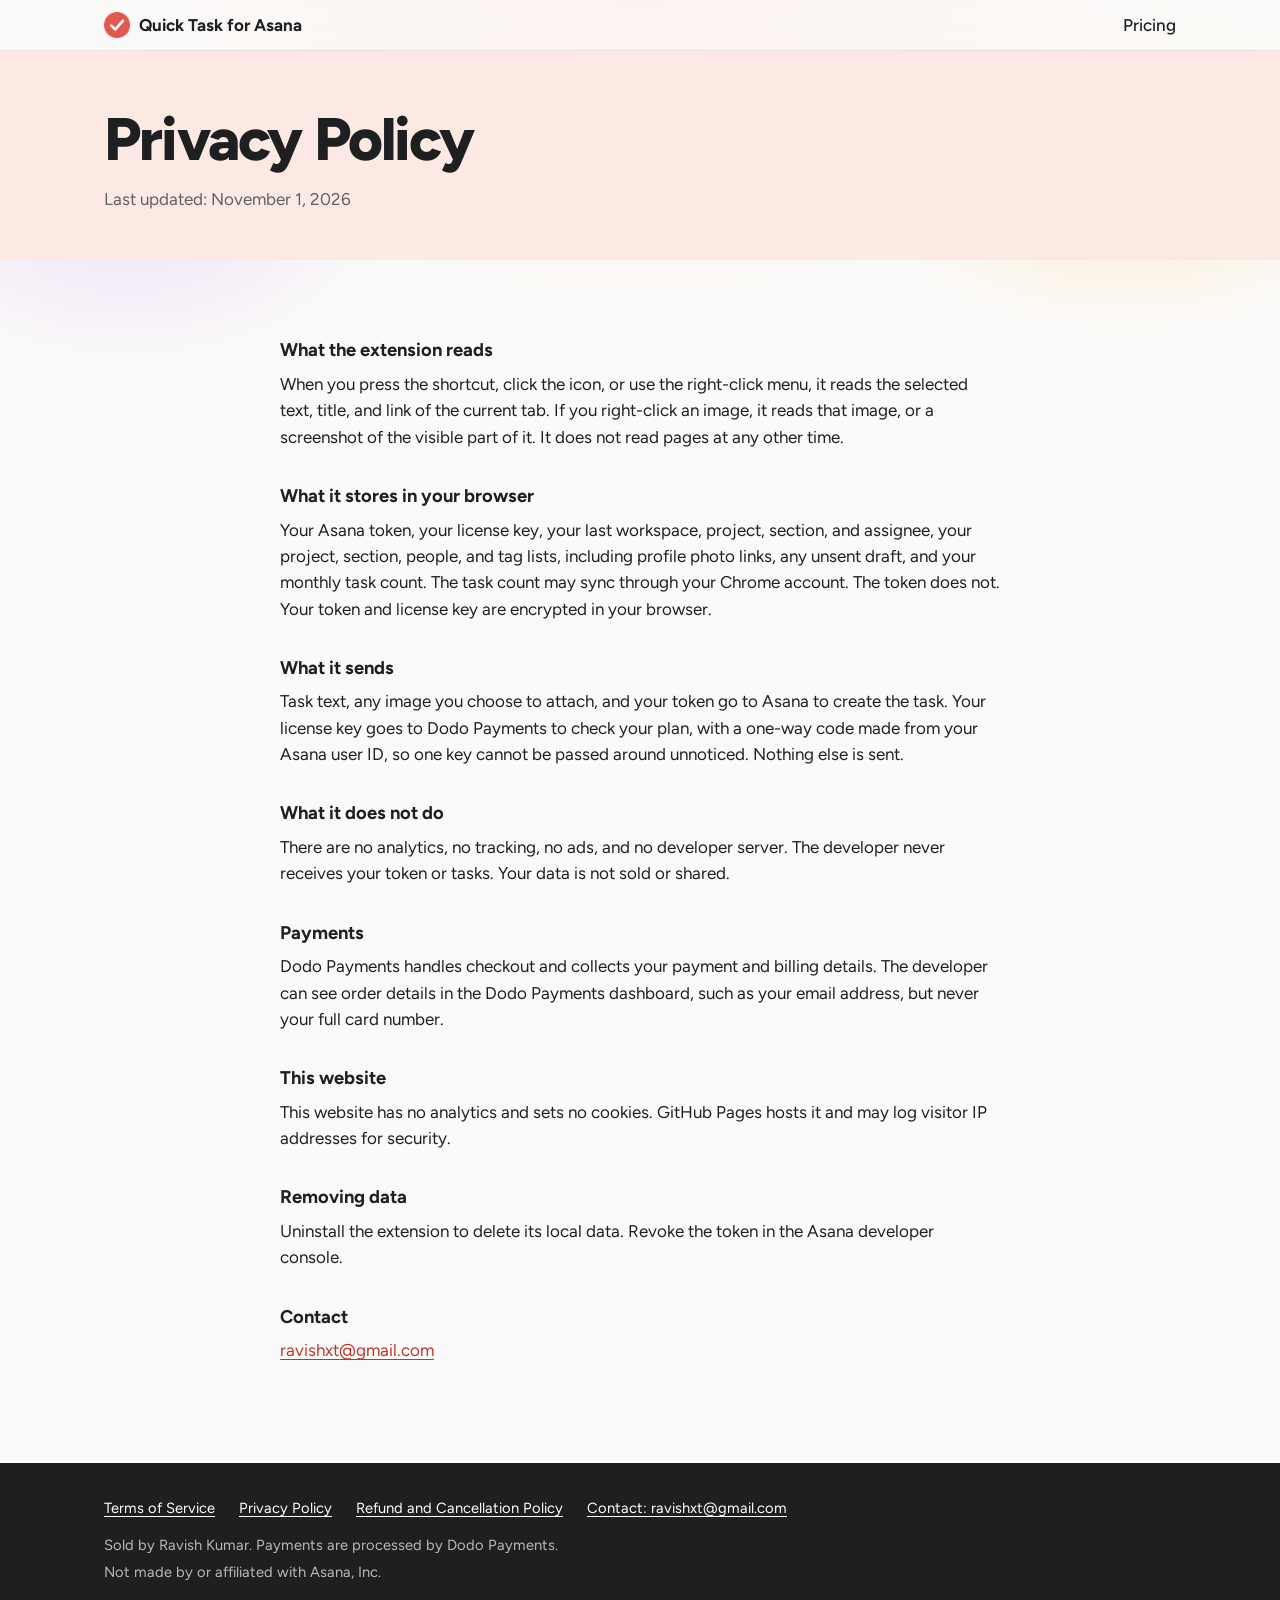
==== commit 3231dc40: "feat: add new features and license terms to site" ====
--- a/privacy.html
+++ b/privacy.html
@@ -26,10 +26,10 @@
     <p>When you press the shortcut, click the icon, or use the right-click menu, it reads the selected text, title, and link of the current tab. If you right-click an image, it reads that image, or a screenshot of the visible part of it. It does not read pages at any other time.</p>
 
     <h2>What it stores in your browser</h2>
-    <p>Your Asana token, your license key, your last workspace, project, section, and assignee, your project, section, people, and tag lists, including profile photo links, any unsent draft, and your monthly task count. The task count may sync through your Chrome account. The token does not.</p>
+    <p>Your Asana token, your license key, your last workspace, project, section, and assignee, your project, section, people, and tag lists, including profile photo links, any unsent draft, and your monthly task count. The task count may sync through your Chrome account. The token does not. Your token and license key are encrypted in your browser.</p>
 
     <h2>What it sends</h2>
-    <p>Task text, any image you choose to attach, and your token go to Asana to create the task. Your license key goes to Dodo Payments to check your plan. Nothing else is sent.</p>
+    <p>Task text, any image you choose to attach, and your token go to Asana to create the task. Your license key goes to Dodo Payments to check your plan, with a one-way code made from your Asana user ID, so one key cannot be passed around unnoticed. Nothing else is sent.</p>
 
     <h2>What it does not do</h2>
     <p>There are no analytics, no tracking, no ads, and no developer server. The developer never receives your token or tasks. Your data is not sold or shared.</p>
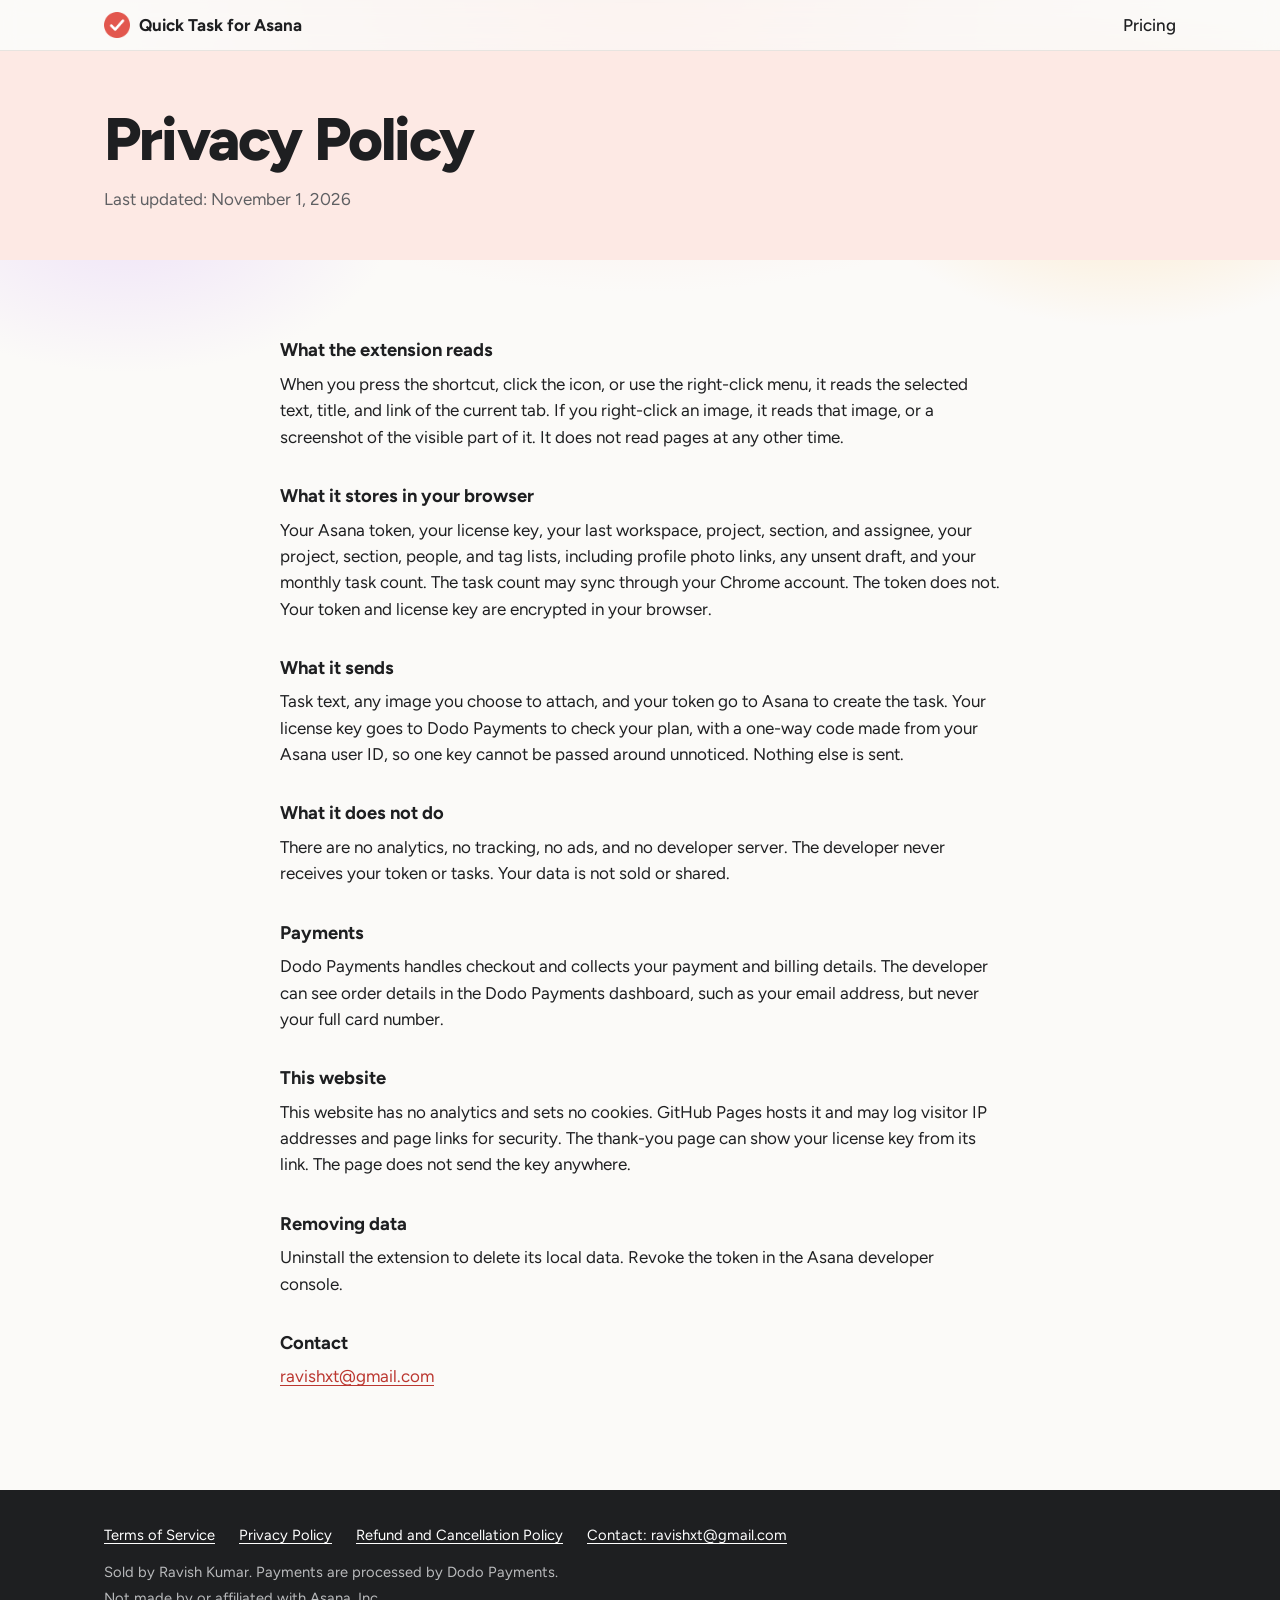
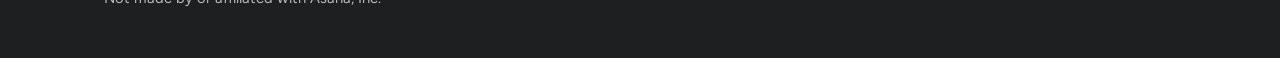
==== commit 5c7129eb: "feat: add thank-you page for license keys" ====
--- a/privacy.html
+++ b/privacy.html
@@ -38,7 +38,7 @@
     <p>Dodo Payments handles checkout and collects your payment and billing details. The developer can see order details in the Dodo Payments dashboard, such as your email address, but never your full card number.</p>
 
     <h2>This website</h2>
-    <p>This website has no analytics and sets no cookies. GitHub Pages hosts it and may log visitor IP addresses for security.</p>
+    <p>This website has no analytics and sets no cookies. GitHub Pages hosts it and may log visitor IP addresses and page links for security. The thank-you page can show your license key from its link. The page does not send the key anywhere.</p>
 
     <h2>Removing data</h2>
     <p>Uninstall the extension to delete its local data. Revoke the token in the Asana developer console.</p>
--- a/site.css
+++ b/site.css
@@ -313,6 +313,16 @@
 .faq details::details-content { block-size: 0; overflow: hidden; transition: block-size 0.22s var(--out), content-visibility 0.22s allow-discrete; }
 .faq details[open]::details-content { block-size: auto; }
 
+/* Thank you page */
+.key-box { margin-bottom: 28px; padding: 18px 20px; border: 2px solid var(--coral); border-radius: 14px; background: #ffffff; }
+.key-box[hidden] { display: none; }
+.key-box p { margin: 0 0 8px; font-weight: 700; }
+.key-row { display: flex; flex-wrap: wrap; align-items: center; justify-content: space-between; gap: 12px; }
+.key-row code { font-size: 1.05rem; overflow-wrap: anywhere; }
+.key-row .cta { border: 0; cursor: pointer; font-family: inherit; }
+.next-steps { margin: 0 0 24px; padding-left: 22px; }
+.next-steps li { margin-bottom: 10px; }
+
 /* Policy pages */
 .policy-head { padding-block: 56px 48px; background: var(--peach); }
 .policy-head h1 { max-width: 12em; margin: 0; font-size: clamp(2.4rem, 5.6vw, 3.75rem); font-weight: 800; line-height: 1.08; letter-spacing: -0.03em; }
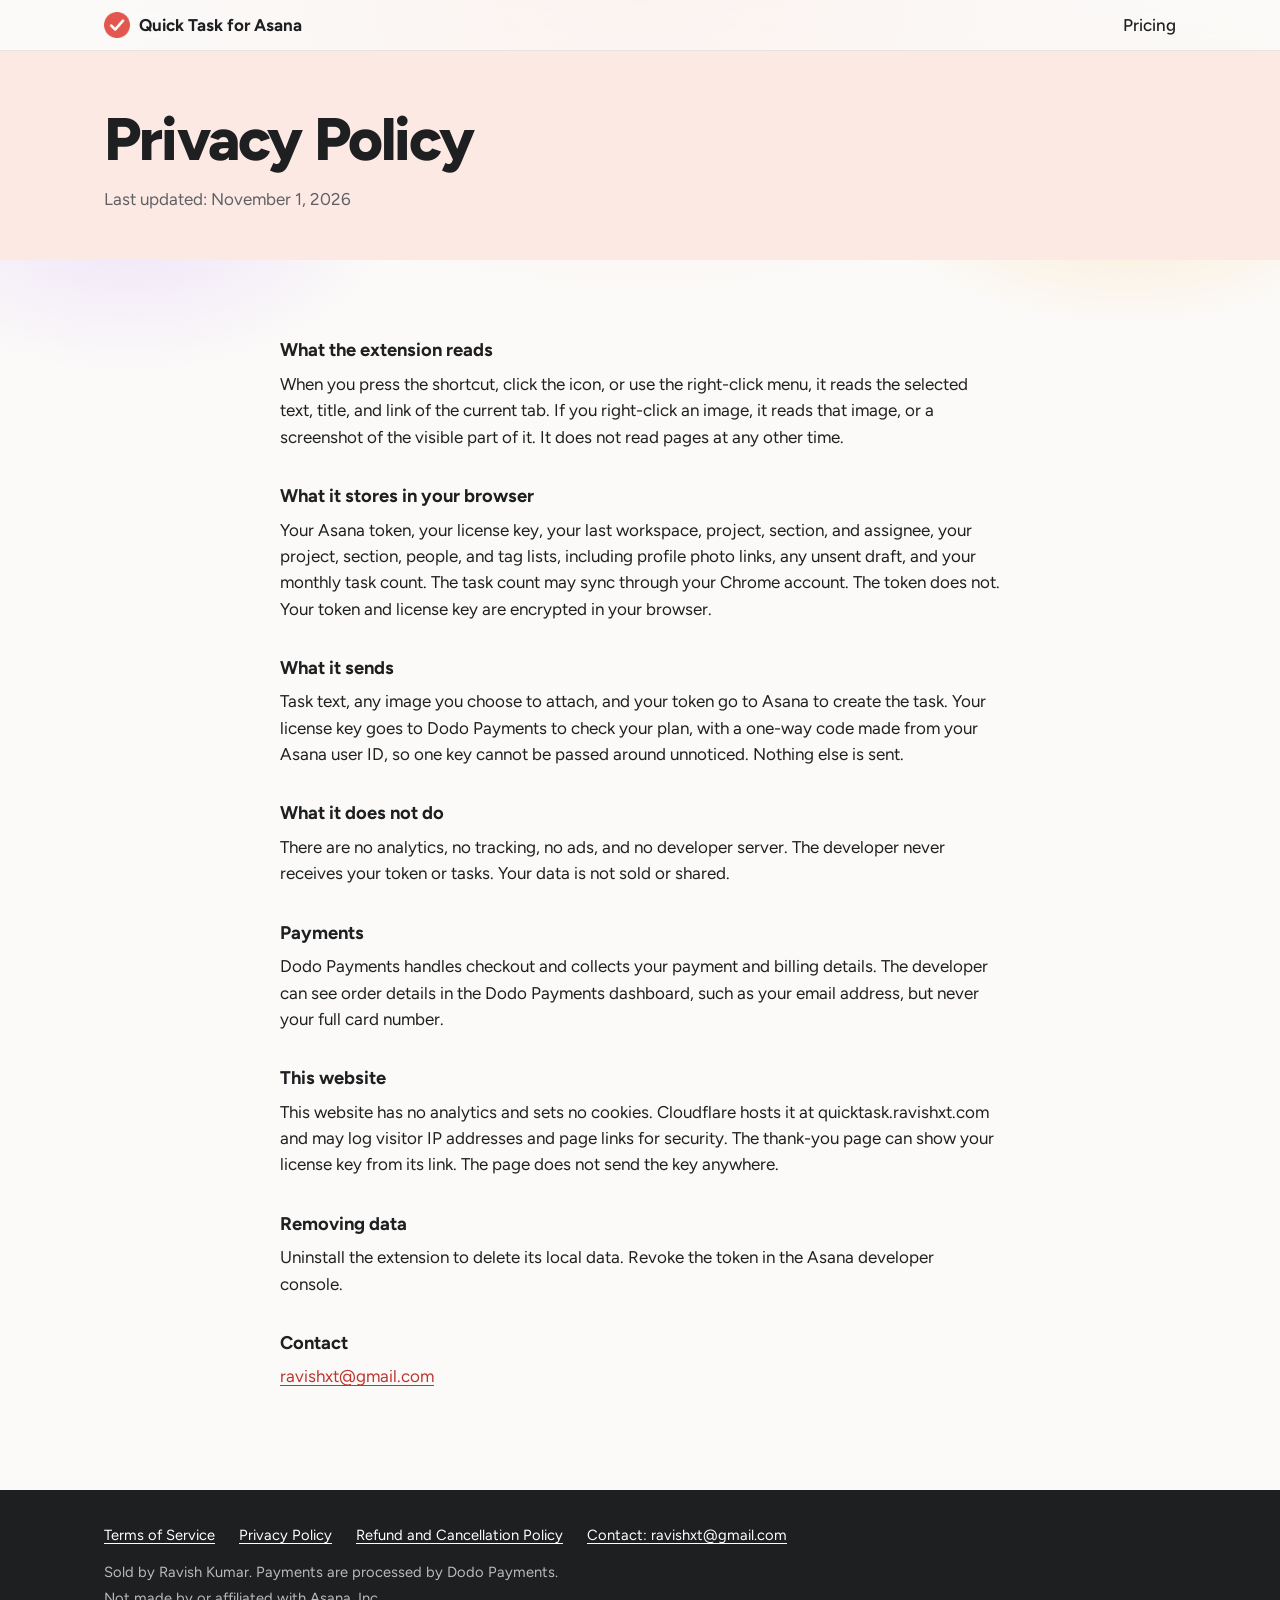
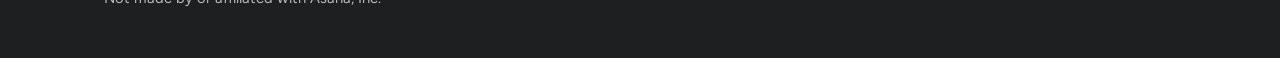
==== commit 08162494: "chore: deploy site on Cloudflare at quicktask.ravishxt.com" ====
--- a/privacy.html
+++ b/privacy.html
@@ -38,7 +38,7 @@
     <p>Dodo Payments handles checkout and collects your payment and billing details. The developer can see order details in the Dodo Payments dashboard, such as your email address, but never your full card number.</p>
 
     <h2>This website</h2>
-    <p>This website has no analytics and sets no cookies. GitHub Pages hosts it and may log visitor IP addresses and page links for security. The thank-you page can show your license key from its link. The page does not send the key anywhere.</p>
+    <p>This website has no analytics and sets no cookies. Cloudflare hosts it at quicktask.ravishxt.com and may log visitor IP addresses and page links for security. The thank-you page can show your license key from its link. The page does not send the key anywhere.</p>
 
     <h2>Removing data</h2>
     <p>Uninstall the extension to delete its local data. Revoke the token in the Asana developer console.</p>
